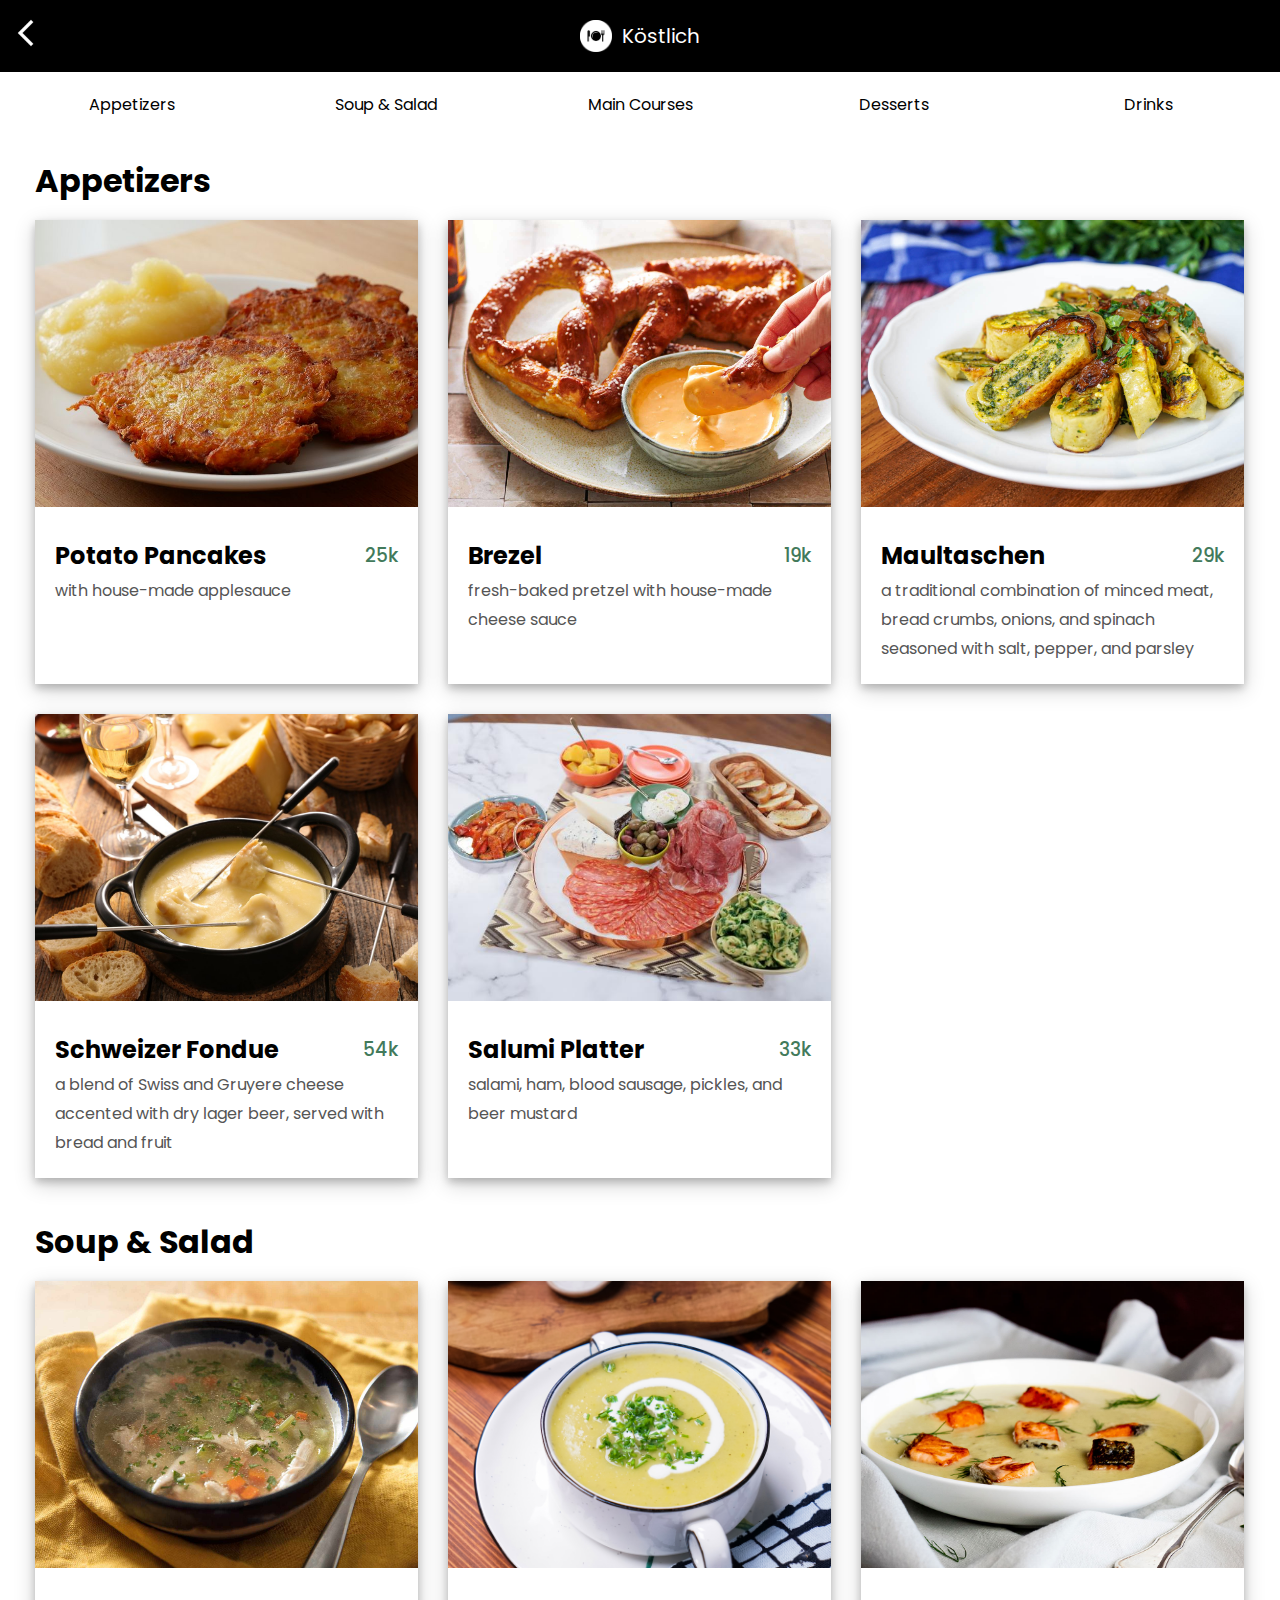
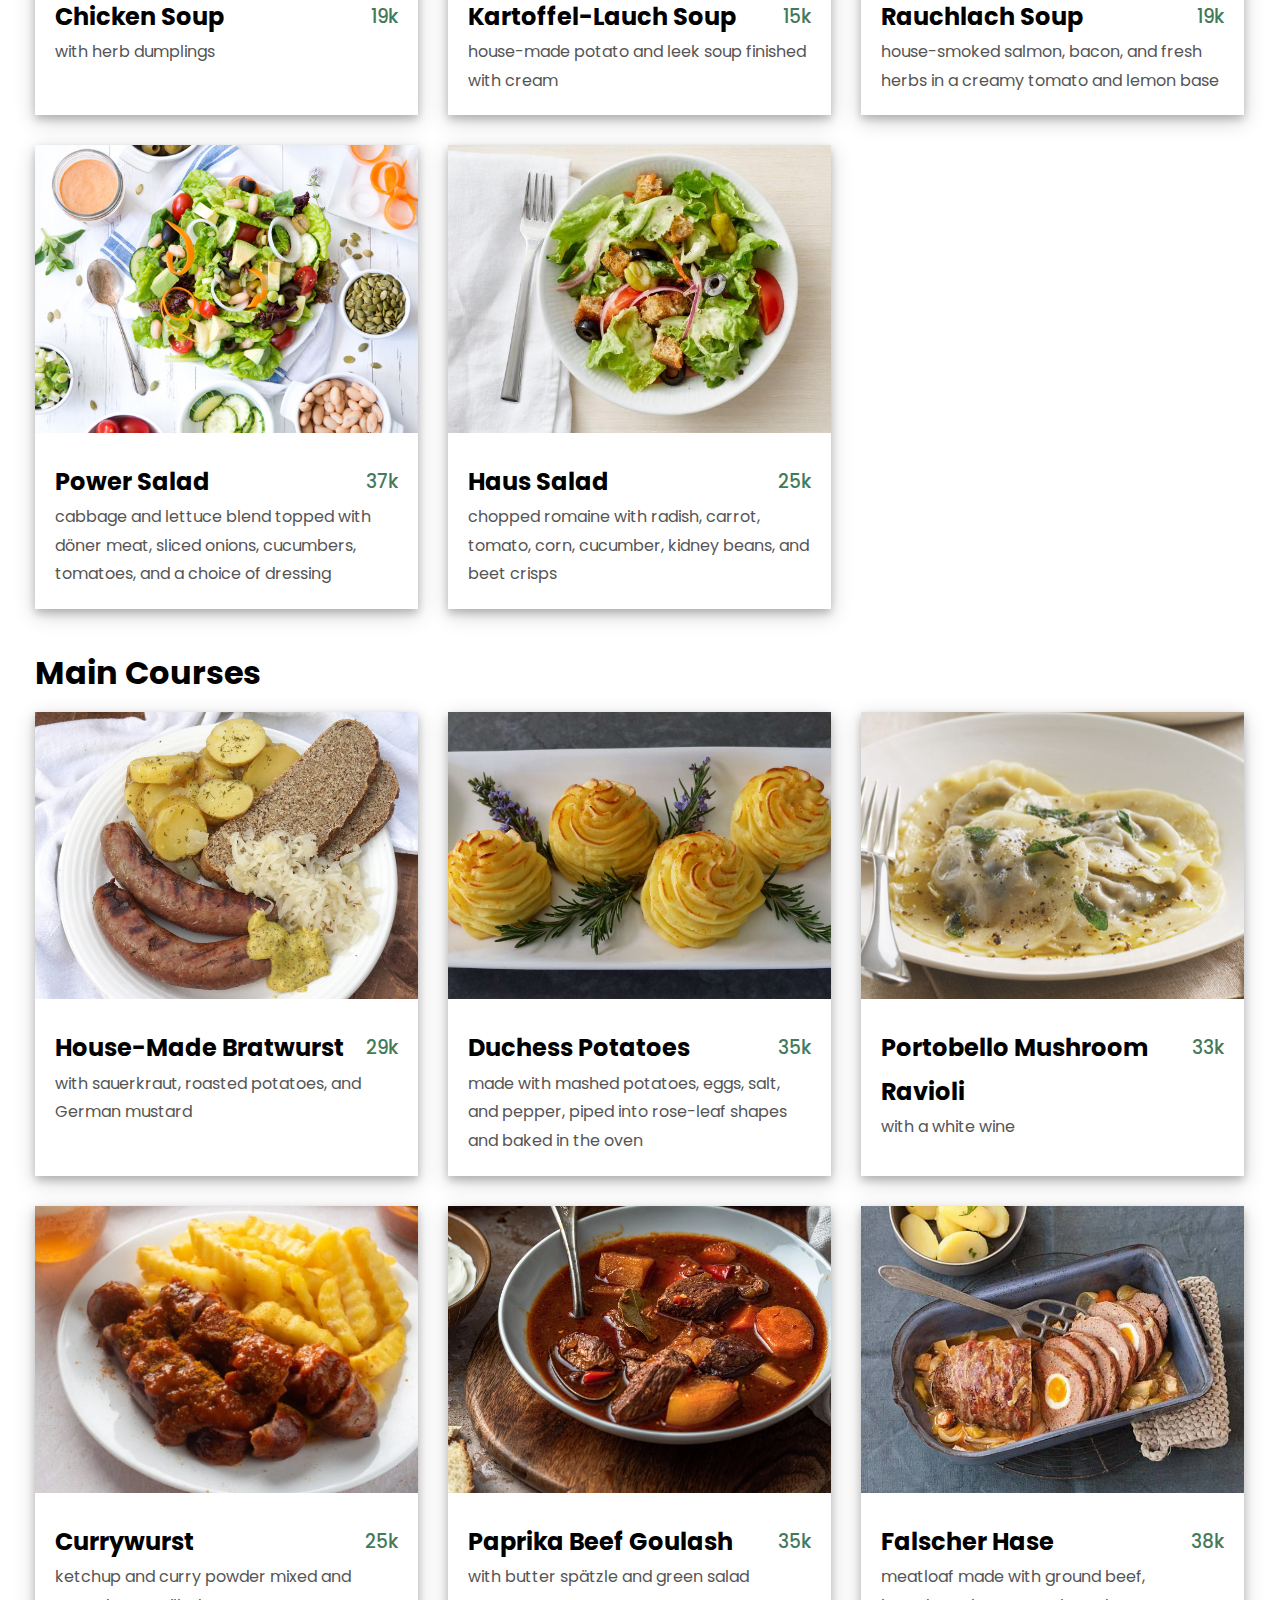
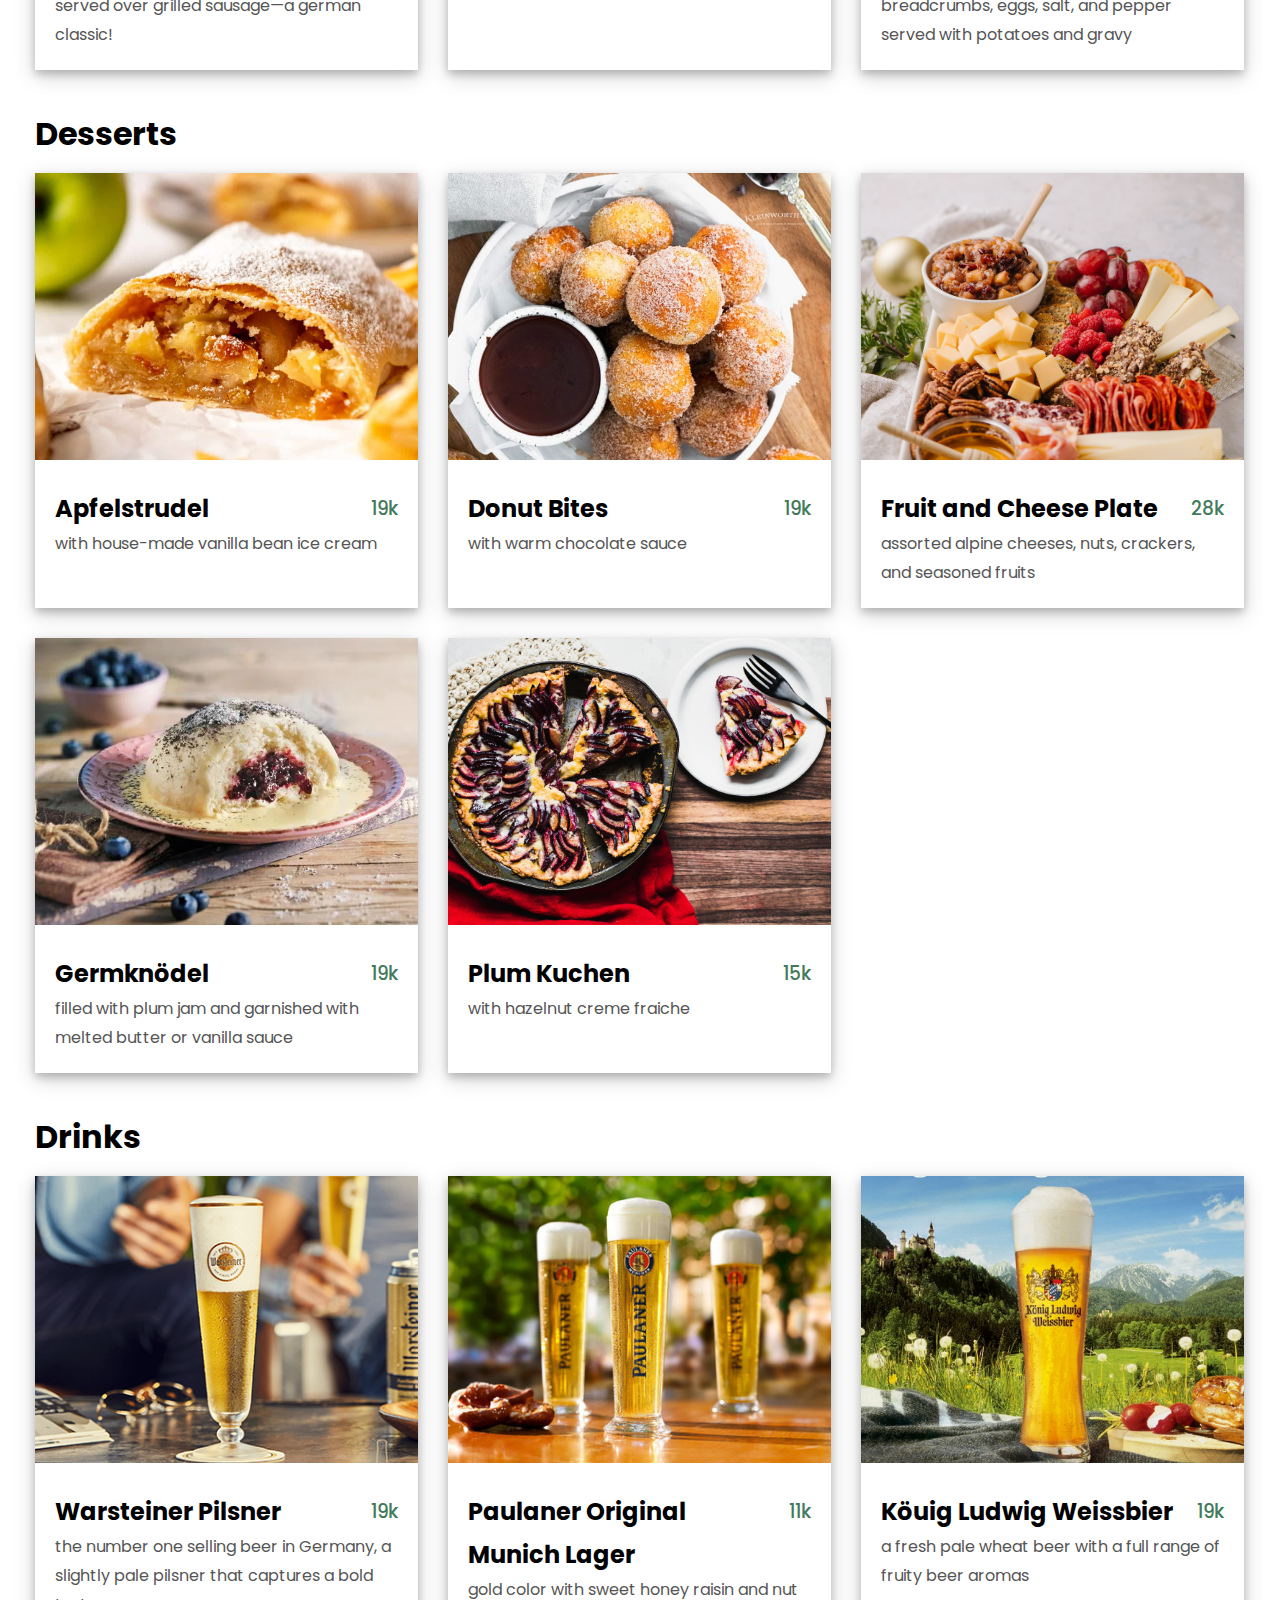
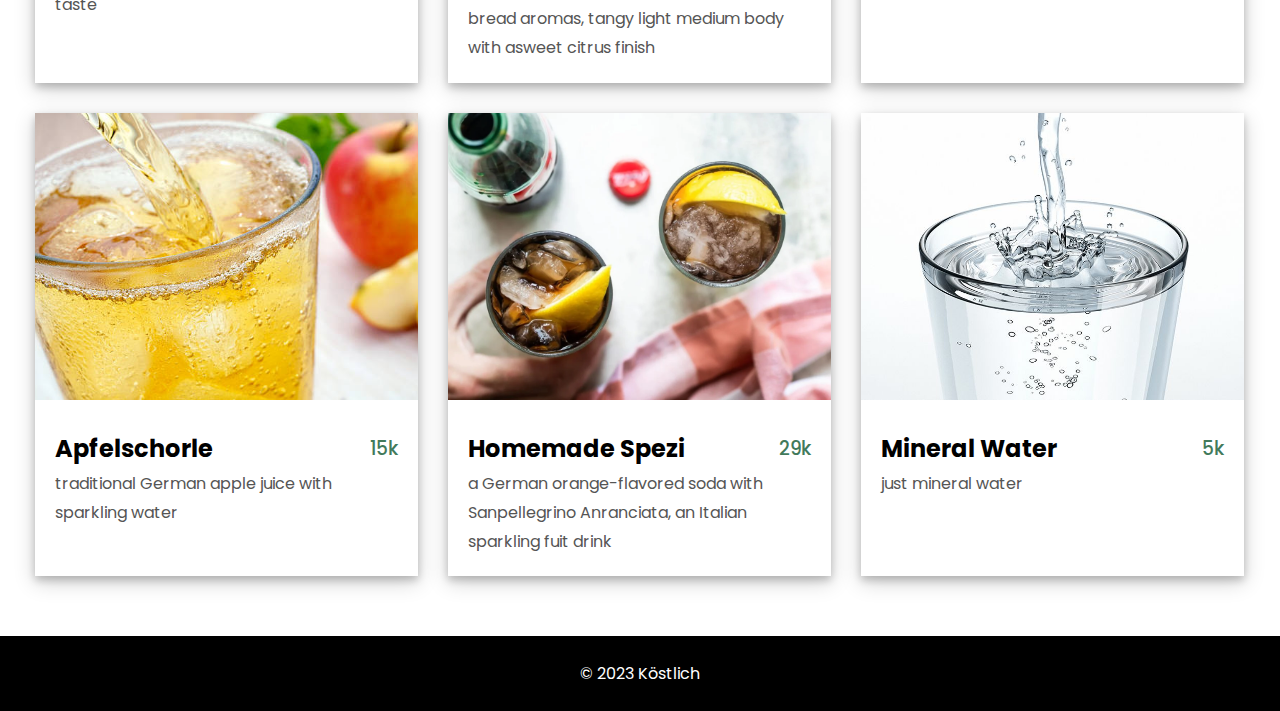
==== menu.html @ 649717d9 "Add files via upload" ====
<!--Denisha Kyla Azzahra (123210130)-->
<!DOCTYPE html>
<html lang="en">
<head>
    <meta charset="UTF-8">
    <meta name="viewport" content="width=device-width, initial-scale=1.0">
    <link rel="shortcut icon" href="img/logo-black.ico" type="image/x-icon">
    <link rel="stylesheet" href="style.css">
    <title>Menu</title>
</head>
<body>
    <header id="header">
        <div id="title-bar">
            <a href="index.html"><img class="btn-icon" src="img/back.png"></a>
            <div class="title-container">
                <img id="logo" src="img/logo-white.png">
                <span id="title">Köstlich</span>
            </div>
            <img class="btn-ignore" src="img/circle.png">
            <img src="img/hamburger_white.png" alt="" id="navbar-icon">
        </div>
        <nav id="navbar">
            <ul class="navbar-group-close" id="navbar-group">
                <li><a class="btn-navbar" href="#appetizers">Appetizers</a></li>
                <li><a class="btn-navbar" href="#soupsalad">Soup & Salad</a></li>
                <li><a class="btn-navbar" href="#maincourses">Main Courses</a></li>
                <li><a class="btn-navbar" href="#desserts">Desserts</a></li>
                <li><a class="btn-navbar" href="#drinks">Drinks</a></li>
            </ul>
        </nav>
    </header>
    <p id="check"></p>
    <div class="menu">
        <h1 id="appetizers">Appetizers</h1>
        <div class="menu-grid">
            <div class="menu-item">
                <img class="menu-pic" src="img/potato pancakes.jpg">
                <div class="menu-info">
                    <div>
                        <h2 class="menu-name">Potato Pancakes</h2>
                        <h3 class="menu-price">25k</h3>
                    </div>
                    <p class="menu-desc">with house-made applesauce</p>
                </div>
            </div>
            <div class="menu-item">
                <img class="menu-pic" src="img/brezel.jpeg">
                <div class="menu-info">
                    <div>
                        <h2 class="menu-name">Brezel</h2>
                        <h3 class="menu-price">19k</h3>
                    </div>
                    <p class="menu-desc">fresh-baked pretzel with house-made cheese sauce</p>
                </div>
            </div>
            <div class="menu-item">
                <img class="menu-pic" src="img/maultaschen.jpg">
                <div class="menu-info">
                    <div>
                        <h2 class="menu-name">Maultaschen</h2>
                        <h3 class="menu-price">29k</h3>
                    </div>
                    <p class="menu-desc">a traditional combination of minced meat, bread crumbs, onions, and spinach seasoned with salt, pepper, and parsley</p>
                </div>
            </div>
            <div class="menu-item">
                <img class="menu-pic" src="img/schweizer fondue.jpg">
                <div class="menu-info">
                    <div>
                        <h2 class="menu-name">Schweizer Fondue</h2>
                        <h3 class="menu-price">54k</h3>
                    </div>
                    <p class="menu-desc">a blend of Swiss and Gruyere cheese accented with dry lager beer, served with bread and fruit</p>
                </div>
            </div>
            <div class="menu-item">
                <img class="menu-pic" src="img/salumi platter.jpeg">
                <div class="menu-info">
                    <div>
                        <h2 class="menu-name">Salumi Platter</h2>
                        <h3 class="menu-price">33k</h3>
                    </div>
                    <p class="menu-desc">salami, ham, blood sausage, pickles, and beer mustard</p>
                </div>
            </div>
        </div><br>
        <h1 id="soupsalad">Soup & Salad</h1>
        <div class="menu-grid">
            <div class="menu-item">
                <img class="menu-pic" src="img/chicken soup.jpg">
                <div class="menu-info">
                    <div>
                        <h2 class="menu-name">Chicken Soup</h2>
                        <h3 class="menu-price">19k</h3>
                    </div>
                    <p class="menu-desc">with herb dumplings</p>
                </div>
            </div>
            <div class="menu-item">
                <img class="menu-pic" src="img/kartoffel-lauch soup.jpg">
                <div class="menu-info">
                    <div>
                        <h2 class="menu-name">Kartoffel-Lauch Soup</h2>
                        <h3 class="menu-price">15k</h3>
                    </div>
                    <p class="menu-desc">house-made potato and leek soup finished with cream</p>
                </div>
            </div>
            <div class="menu-item">
                <img class="menu-pic" src="img/rauchlach soup.jpg">
                <div class="menu-info">
                    <div>
                        <h2 class="menu-name">Rauchlach Soup</h2>
                        <h3 class="menu-price">19k</h3>
                    </div>
                    <p class="menu-desc">house-smoked salmon, bacon, and fresh herbs in a creamy tomato and lemon base</p>
                </div>
            </div>
            <div class="menu-item">
                <img class="menu-pic" src="img/power salad.jpg">
                <div class="menu-info">
                    <div>
                        <h2 class="menu-name">Power Salad</h2>
                        <h3 class="menu-price">37k</h3>
                    </div>
                    <p class="menu-desc">cabbage and lettuce blend topped with döner meat, sliced onions, cucumbers, tomatoes, and a choice of dressing</p>
                </div>
            </div>
            <div class="menu-item">
                <img class="menu-pic" src="img/haus salad.jpeg">
                <div class="menu-info">
                    <div>
                        <h2 class="menu-name">Haus Salad</h2>
                        <h3 class="menu-price">25k</h3>
                    </div>
                    <p class="menu-desc">chopped romaine with radish, carrot, tomato, corn, cucumber, kidney beans, and beet crisps</p>
                </div>
            </div>
        </div><br>
        <h1 id="maincourses">Main Courses</h1>
        <div class="menu-grid">
            <div class="menu-item">
                <img class="menu-pic" src="img/home-made bratwurst.jpg">
                <div class="menu-info">
                    <div>
                        <h2 class="menu-name">House-Made Bratwurst</h2>
                        <h3 class="menu-price">29k</h3>
                    </div>
                    <p class="menu-desc">with sauerkraut, roasted potatoes, and German mustard</p>
                </div>
            </div>
            <div class="menu-item">
                <img class="menu-pic" src="img/duchess potatoes.jpg">
                <div class="menu-info">
                    <div>
                        <h2 class="menu-name">Duchess Potatoes</h2>
                        <h3 class="menu-price">35k</h3>
                    </div>
                    <p class="menu-desc">made with mashed potatoes, eggs, salt, and pepper, piped into rose-leaf shapes and baked in the oven</p>
                </div>
            </div>
            <div class="menu-item">
                <img class="menu-pic" src="img/portobello mushroom ravioli.webp">
                <div class="menu-info">
                    <div>
                        <h2 class="menu-name">Portobello Mushroom Ravioli</h2>
                        <h3 class="menu-price">33k</h3>
                    </div>
                    <p class="menu-desc">with a white wine </p>
                </div>
            </div>
            <div class="menu-item">
                <img class="menu-pic" src="img/currywurst.webp">
                <div class="menu-info">
                    <div>
                        <h2 class="menu-name">Currywurst</h2>
                        <h3 class="menu-price">25k</h3>
                    </div>
                    <p class="menu-desc">ketchup and curry powder mixed and served over grilled sausage—a german classic!</p>
                </div>
            </div>
            <div class="menu-item">
                <img class="menu-pic" src="img/paprika beef goulash.webp">
                <div class="menu-info">
                    <div>
                        <h2 class="menu-name">Paprika Beef Goulash</h2>
                        <h3 class="menu-price">35k</h3>
                    </div>
                    <p class="menu-desc">with butter spätzle and green salad</p>
                </div>
            </div>
            <div class="menu-item">
                <img class="menu-pic" src="img/falscher hase.jpg">
                <div class="menu-info">
                    <div>
                        <h2 class="menu-name">Falscher Hase</h2>
                        <h3 class="menu-price">38k</h3>
                    </div>
                    <p class="menu-desc">meatloaf made with ground beef, breadcrumbs, eggs, salt, and pepper served with potatoes and gravy</p>
                </div>
            </div>
        </div><br>
        <h1 id="desserts">Desserts</h1>
        <div class="menu-grid">
            <div class="menu-item">
                <img class="menu-pic" src="img/apfelstrudel.jpg">
                <div class="menu-info">
                    <div>
                        <h2 class="menu-name">Apfelstrudel</h2>
                        <h3 class="menu-price">19k</h3>
                    </div>
                    <p class="menu-desc">with house-made vanilla bean ice cream</p>
                </div>
            </div>
            <div class="menu-item">
                <img class="menu-pic" src="img/donut bites.jpg">
                <div class="menu-info">
                    <div>
                        <h2 class="menu-name">Donut Bites</h2>
                        <h3 class="menu-price">19k</h3>
                    </div>
                    <p class="menu-desc">with warm chocolate sauce</p>
                </div>
            </div>
            <div class="menu-item">
                <img class="menu-pic" src="img/fruit and cheese plate.jpg">
                <div class="menu-info">
                    <div>
                        <h2 class="menu-name">Fruit and Cheese Plate</h2>
                        <h3 class="menu-price">28k</h3>
                    </div>
                    <p class="menu-desc">assorted alpine cheeses, nuts, crackers, and seasoned fruits</p>
                </div>
            </div>
            <div class="menu-item">
                <img class="menu-pic" src="img/germknodel.webp">
                <div class="menu-info">
                    <div>
                        <h2 class="menu-name">Germknödel</h2>
                        <h3 class="menu-price">19k</h3>
                    </div>
                    <p class="menu-desc">filled with plum jam and garnished with melted butter or vanilla sauce</p>
                </div>
            </div>
            <div class="menu-item">
                <img class="menu-pic" src="img/plum kuchen.jpg">
                <div class="menu-info">
                    <div>
                        <h2 class="menu-name">Plum Kuchen</h2>
                        <h3 class="menu-price">15k</h3>
                    </div>
                    <p class="menu-desc">with hazelnut creme fraiche</p>
                </div>
            </div>
        </div><br>
        <h1 id="drinks">Drinks</h1>
        <div class="menu-grid">
            <div class="menu-item">
                <img class="menu-pic" src="img/warsteiner pilsner.png">
                <div class="menu-info">
                    <div>
                        <h2 class="menu-name">Warsteiner Pilsner</h2>
                        <h3 class="menu-price">19k</h3>
                    </div>
                    <p class="menu-desc">the number one selling beer in Germany, a slightly pale pilsner that captures a bold taste</p>
                </div>
            </div>
            <div class="menu-item">
                <img class="menu-pic" src="img/paulaner original munich lager.jpg">
                <div class="menu-info">
                    <div>
                        <h2 class="menu-name">Paulaner Original Munich Lager</h2>
                        <h3 class="menu-price">11k</h3>
                    </div>
                    <p class="menu-desc">gold color with sweet honey raisin and nut bread aromas, tangy light medium body with asweet citrus finish</p>
                </div>
            </div>
            <div class="menu-item">
                <img class="menu-pic" src="img/kouig ludwig weissbier.jpg">
                <div class="menu-info">
                    <div>
                        <h2 class="menu-name">Köuig Ludwig Weissbier</h2>
                        <h3 class="menu-price">19k</h3>
                    </div>
                    <p class="menu-desc">a fresh pale wheat beer with a full range of fruity beer aromas</p>
                </div>
            </div>
            <div class="menu-item">
                <img class="menu-pic" src="img/apfelschorle.jpg">
                <div class="menu-info">
                    <div>
                        <h2 class="menu-name">Apfelschorle</h2>
                        <h3 class="menu-price">15k</h3>
                    </div>
                    <p class="menu-desc">traditional German apple juice with sparkling water</p>
                </div>
            </div>
            <div class="menu-item">
                <img class="menu-pic" src="img/homemade spezi.webp">
                <div class="menu-info">
                    <div>
                        <h2 class="menu-name">Homemade Spezi</h2>
                        <h3 class="menu-price">29k</h3>
                    </div>
                    <p class="menu-desc">a German orange-flavored soda with Sanpellegrino Anranciata, an Italian sparkling fuit drink</p>
                </div>
            </div>
            <div class="menu-item">
                <img class="menu-pic" src="img/mineral water.jpg">
                <div class="menu-info">
                    <div>
                        <h2 class="menu-name">Mineral Water</h2>
                        <h3 class="menu-price">5k</h3>
                    </div>
                    <p class="menu-desc">just mineral water</p>
                </div>
            </div>
        </div>
    </div><br>
    <footer>&copy; 2023 Köstlich</footer>
    <script src="script.js"></script>
</body>
</html>
---- style.css ----
/*Denisha Kyla Azzahra (123210130)*/
@import url('https://fonts.googleapis.com/css2?family=Poppins:wght@100;200;300;400;500;600;700;800;900&family=Roboto+Condensed:wght@300;400;700&display=swap');

html{
    scroll-behavior: smooth;
}
*{
    padding:0;
    margin:0;
    font-family:'Poppins', sans-serif;
}
#center{
    color:white;
    background-image: url('img/background-darken.png');
    background-size: cover;
    margin: 0;
    min-height: 100%;
    background-repeat: no-repeat;
    background-attachment: fixed;
    background-position: center;
    background-color:#0A0908;
}
.container{
    display:flex;
    flex-direction: column;
    align-items: center;
    justify-content: center;
    text-align: center;
    row-gap: 20px;
    position:absolute;
    left:50%;
    top:50%;
    transform:translate(-50%,-50%);
}
#about .container{
    width:90%;
}
.btn-icon, .btn-ignore{
    width:32px;
}
a.btn-nextpage{
    font-size: 24px;
    display: flex;
    align-items: center;
    justify-content: center;
    column-gap: 10px;
    width:100%;
    background-color:transparent;
    padding:10px;
    border: white 2px solid;
    text-decoration: none;
    color:white;
}
#title{
    font-size: 20px;
}
#title-bar{
    background-color: black;
    color:white;
    display:flex;
    align-items: center;
    justify-content:space-between;
    padding:10px;
}
.title-container{
    display: flex;
    align-items: center;
    column-gap: 10px;
    padding:10px;
}
#navbar{
    z-index:2;
    background-color: white;
    margin:0;
    display: flex;
    text-align: center;
    padding: 0 10px;
    font-size: 16px;
    align-items: center;
    column-gap: 10px;
    justify-content: space-between;
}
.sticky {
    position: fixed;
    top: 0;
    width: 100%;
}
#logo{
    height:24pt;
}
#navbar-icon {
    display: none;
}  
nav ul{
    width:100%;
    list-style-type: none;
    margin: 0;
    display: flex;
    justify-content: center;
    align-items: center;
    column-gap: 10px;
}
ul li{
    width:100%;
    margin:0;
}
.btn-navbar{
    color: black;
    text-decoration: none;
    display: block;
    text-align: center;
    padding: 20px;
}
  
.btn-navbar:hover{
    background-color: black;
    color: white;
}
.link{
    text-decoration: none;
    color:black;
}
footer{
    display:flex;
    background-color: black;
    color:white;
    height:75px;
    justify-content: center;
    align-items: center;
}
footer.fixed-btm{
    position:fixed;
    bottom:0;
    width:100%;
}
div.menu{
    margin:10px;
    padding:10px;
}
.menu h1{
    margin-left:15px;
}
.menu .menu-grid{
    display: grid;
    grid-template-columns:33.3% 33.3% 33.3%;
    /*row-gap: 50px;
    column-gap: 50px;*/
}
.menu-grid .menu-item{
    display:block;
    margin:15px;
    /*width:inherit;*/
    box-shadow: 0 4px 8px 0 rgba(0, 0, 0, 0.2), 0 6px 20px 0 rgba(0, 0, 0, 0.19);
}
.menu-item:hover{
    transform:scale(1.02);
    position:relative;
    z-index: 0;
}
.menu-pic{
    width:100%;
    aspect-ratio:4/3;
    object-fit: cover;
}
.menu-info{
    margin:20px;
    line-height:1.8;
}
.menu-info div{
    display:flex;
    column-gap: 10px;
    justify-content: space-between;

}
.menu-desc{
    color:#555555;
}
.menu-price{
    margin-top:5px;
    color:#427A5B;
    font-weight:500;
    bottom:0%;
}
@media only screen and (max-width: 768px) {
    #header{
        position:fixed;
        top:0;
        width:100%;
        z-index:2;
    }
	#title{
        font-size: 20px;
    }
    
    .header-text{
        font-size: 10px;
    }
    a.btn-nextpage{
        font-size: 20px;
    }
    .btn-icon{
        width: 20px;
    }
    .btn-ignore{
        display:none!important;
    }
    footer{
        font-size: 20px;
    }
    nav ul{
        display: flex;
        flex-direction: column;
        align-items: center;
    }
    nav ul li a{
        font-size: 14px;
    }
    #title-bar{
        justify-content: space-between;
    }
    #navbar-icon {
        height:20px;
        display: block;
        margin: 10px;
        padding:5px;
        border:white 1.5px solid;
        border-radius:10px;
    }
      
    .navbar-group-close {
        display: none!important;
    }
    .menu .menu-grid{
        display: flex;
        flex-direction: column;
        /*row-gap: 50px;
        column-gap: 50px;*/
    }
    .menu-grid .menu-item{
        display:block;
        margin:15px;
        /*width:inherit;*/
        box-shadow: 0 4px 8px 0 rgba(0, 0, 0, 0.2), 0 6px 20px 0 rgba(0, 0, 0, 0.19);
    }
    .menu-item:hover{
        transform:none;
        position:relative;
        z-index:0;
    }
    .menu-pic{
        width:100%;
        aspect-ratio:4/3;
        object-fit: cover;
    }
    .menu-info{
        margin:20px;
        line-height:1.8;
    }
    .menu-info div{
        display:flex;
        column-gap: 10px;
        justify-content: space-between;
    
    }
    h1{
        font-size:24px!important;
    }
    h2{
        font-size:20px!important;
    }
    h3{
        font-size:18px!important;
    }
    p, footer{
        font-size:14px!important;
    }
}
@media only screen and (min-width: 769px) and (max-width: 1023px) {
    .menu .menu-grid{
        display: grid;
        grid-template-columns:50% 50%;
    }
}
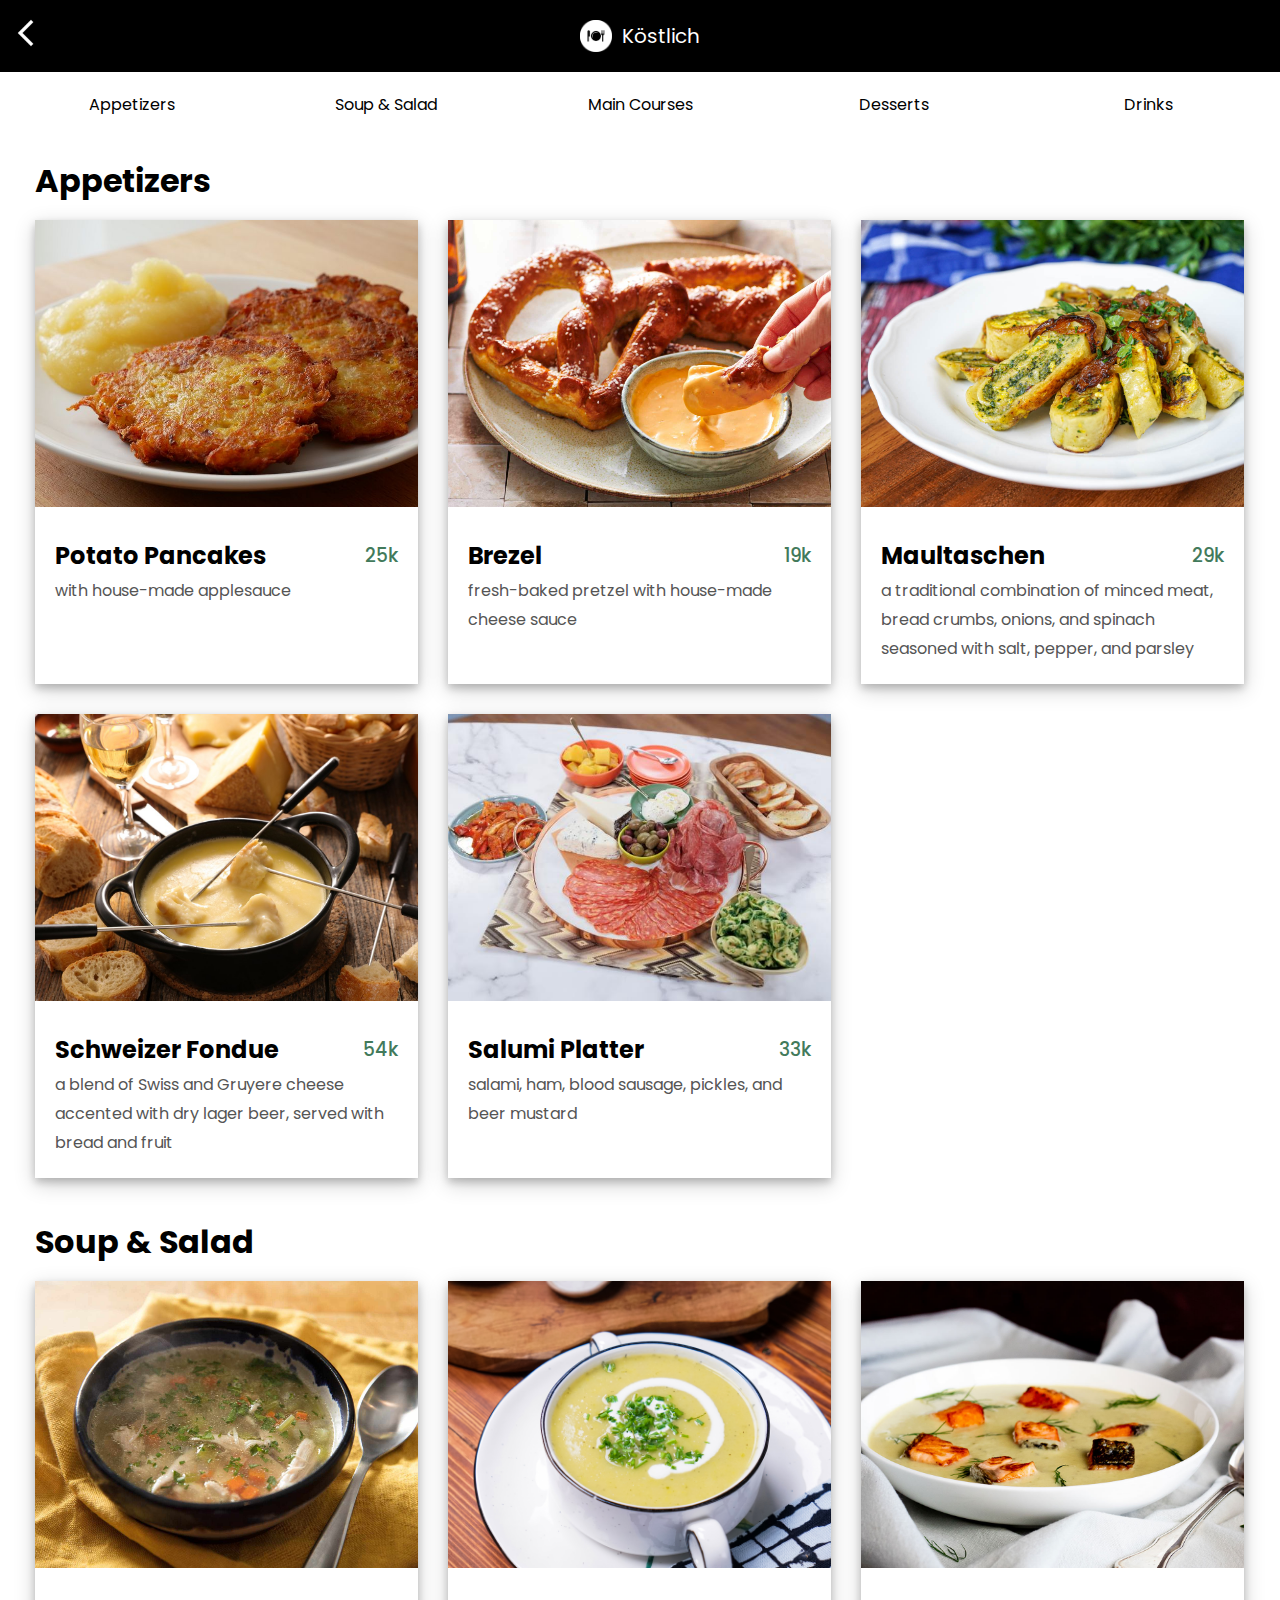
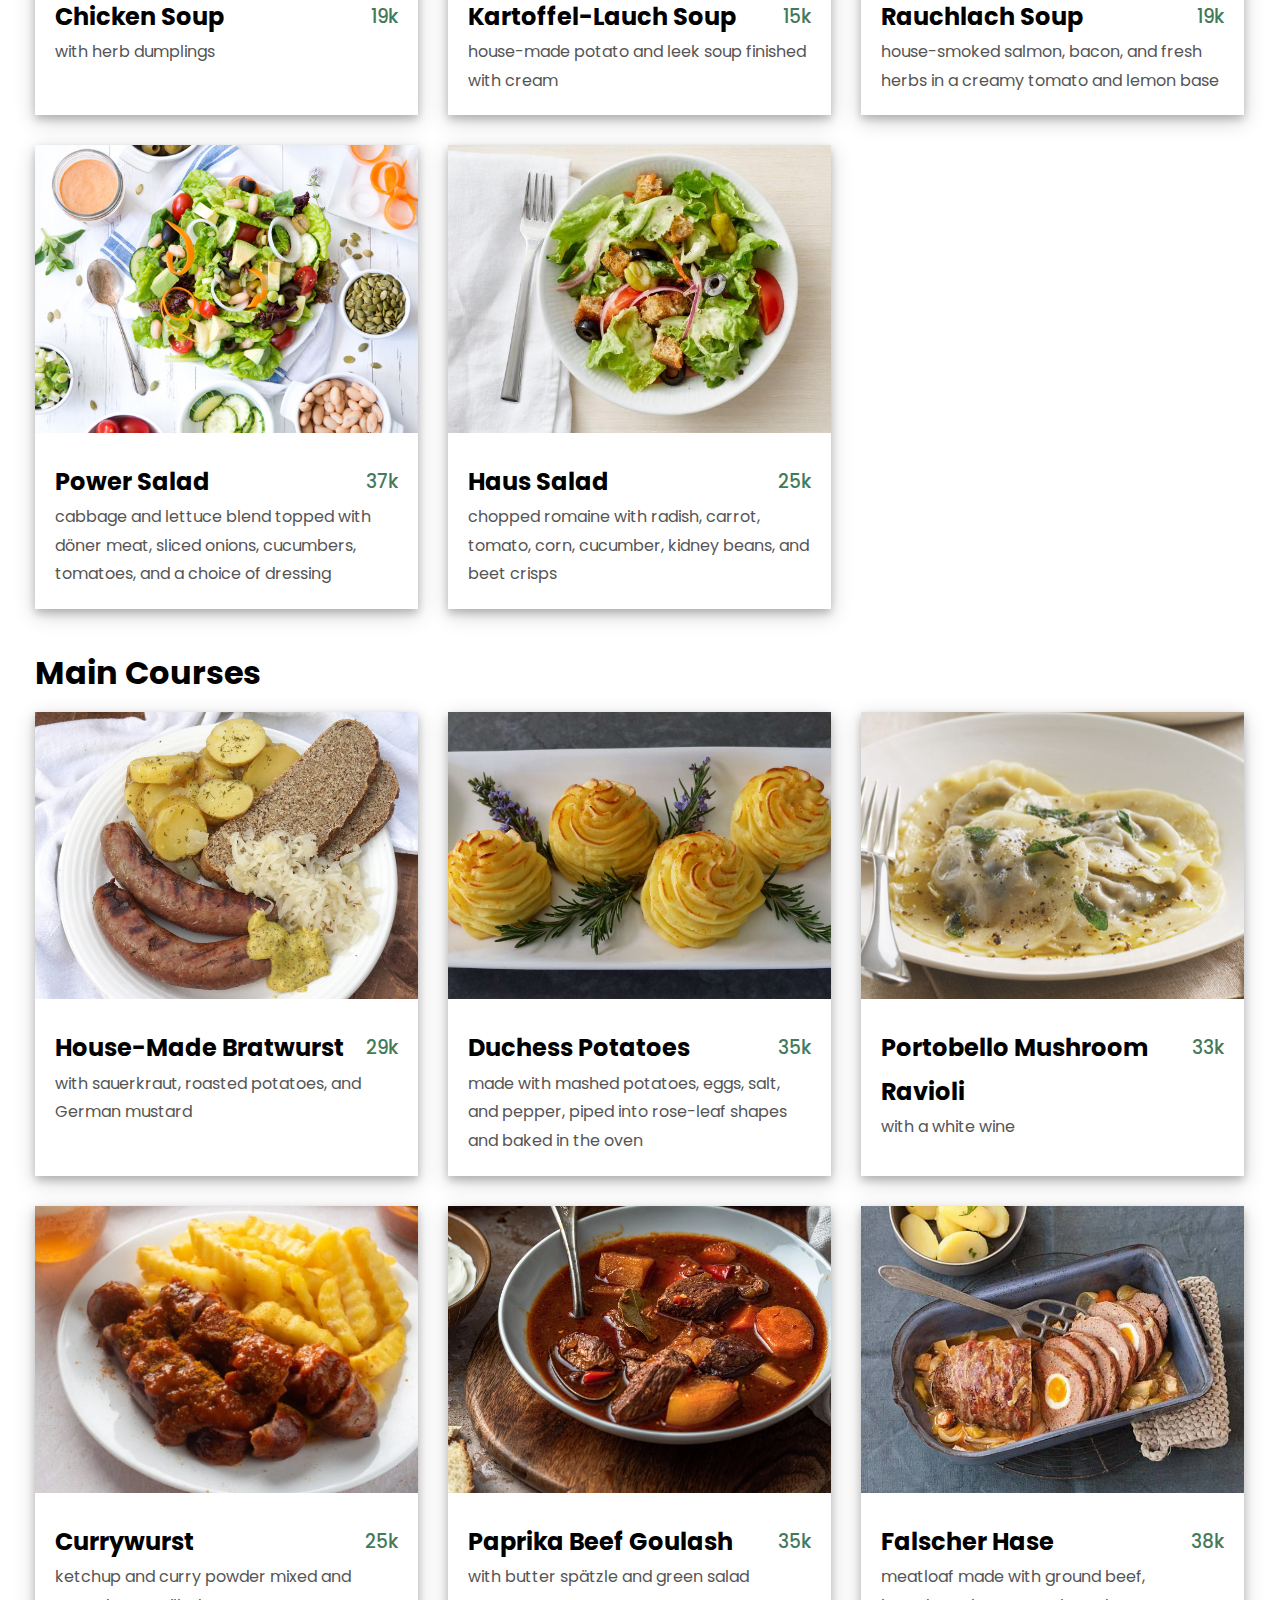
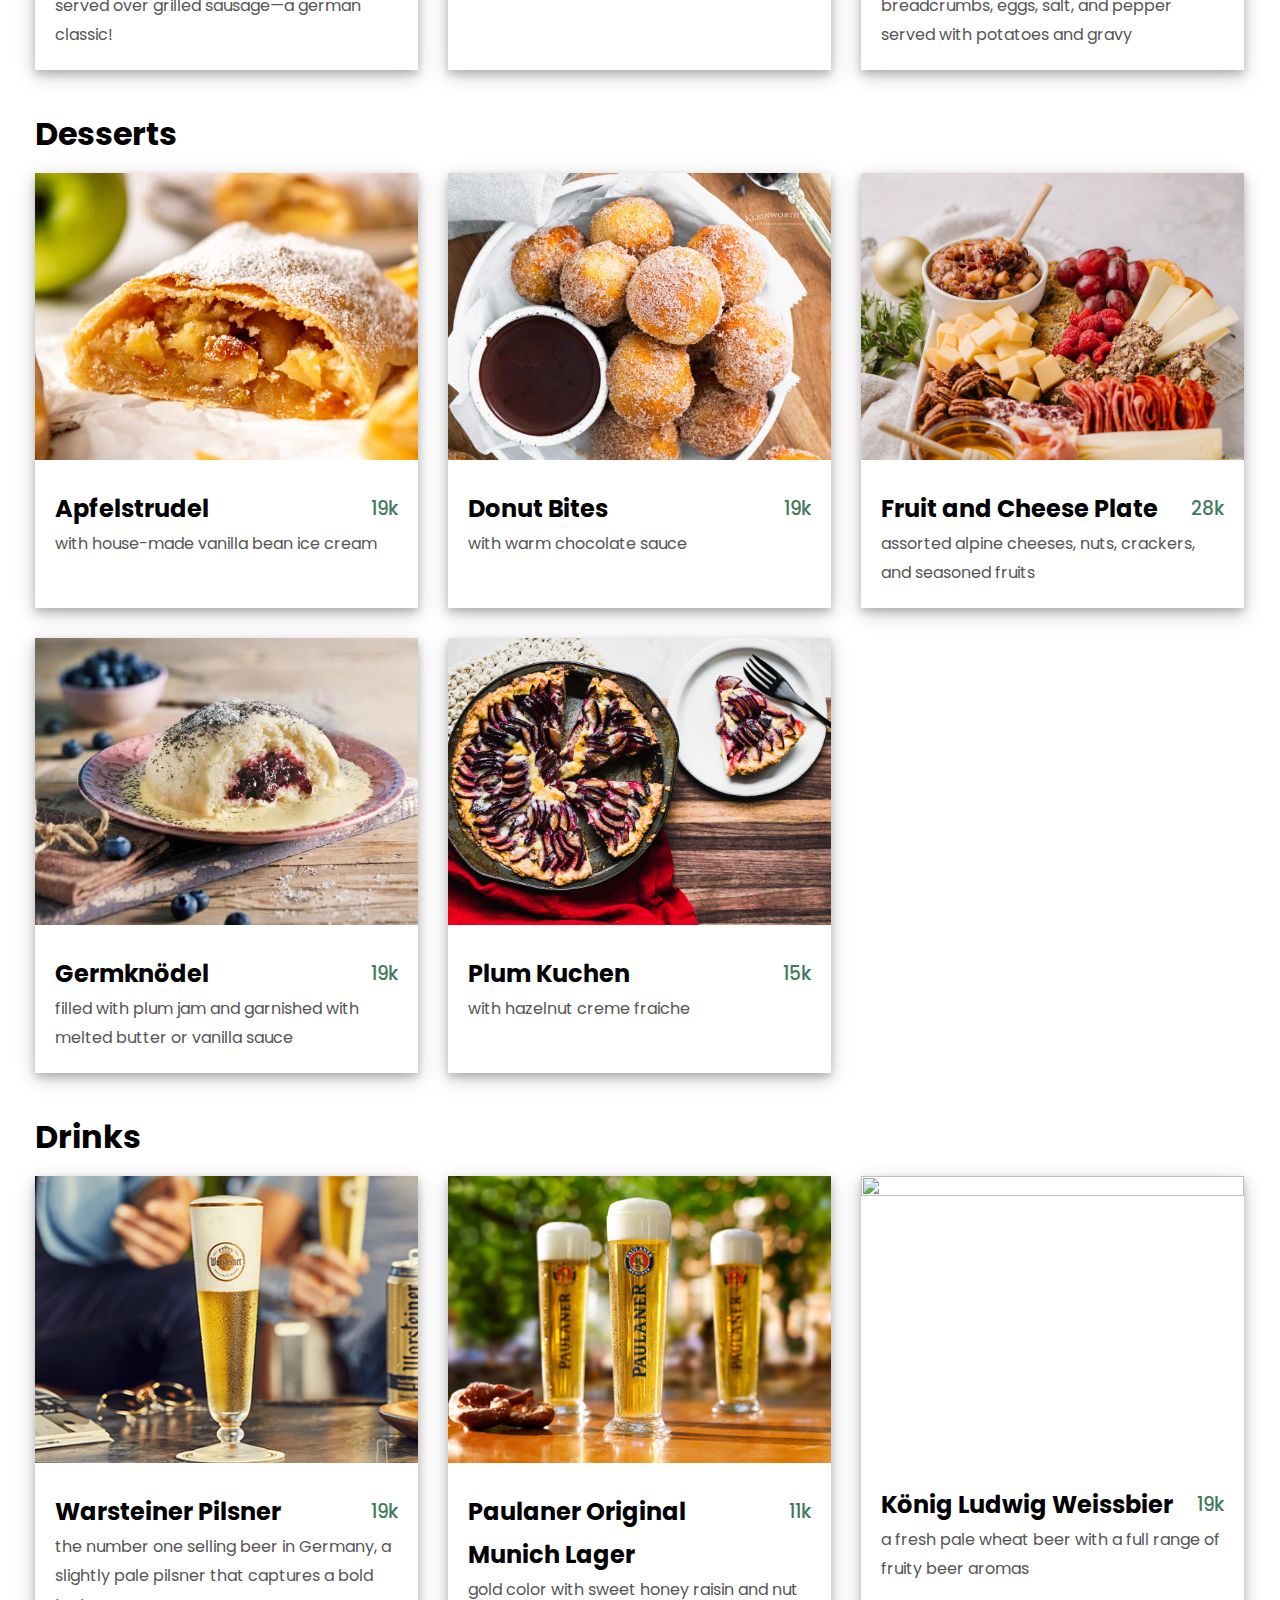
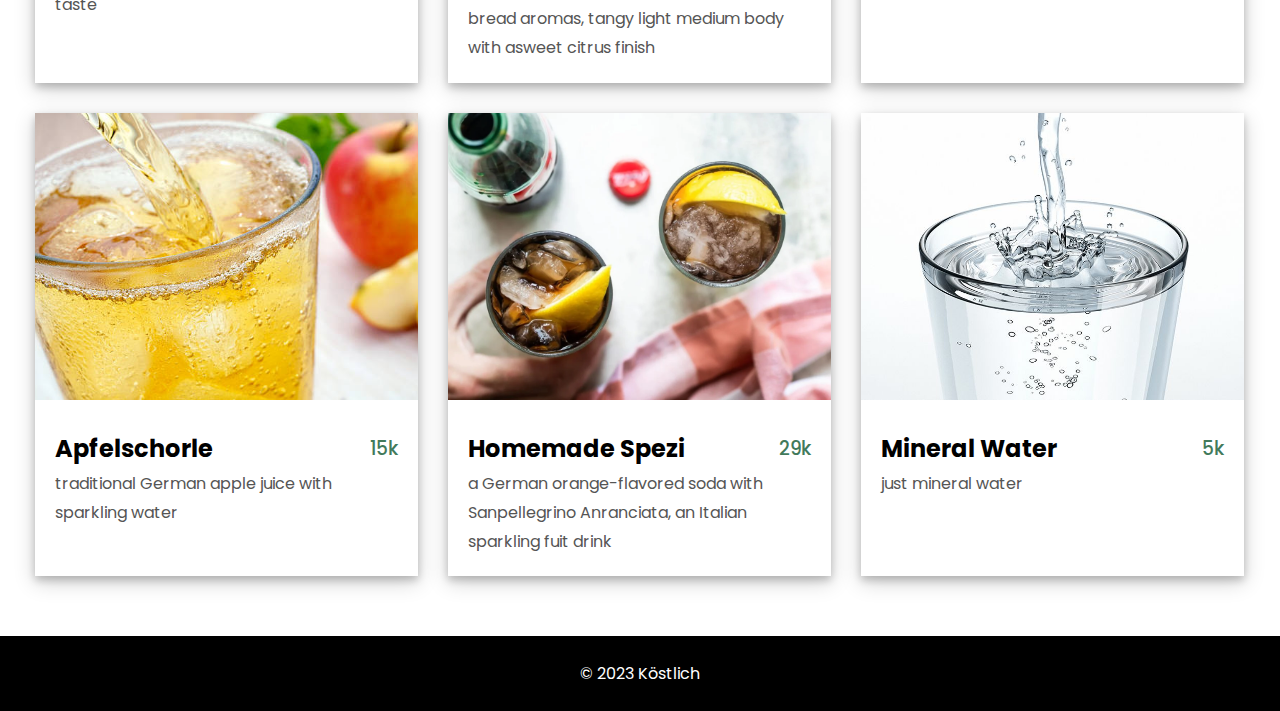
==== commit ea41fac9: "Update menu name.html" ====
--- a/menu.html
+++ b/menu.html
@@ -276,10 +276,10 @@
                 </div>
             </div>
             <div class="menu-item">
-                <img class="menu-pic" src="img/kouig ludwig weissbier.jpg">
-                <div class="menu-info">
-                    <div>
-                        <h2 class="menu-name">Köuig Ludwig Weissbier</h2>
+                <img class="menu-pic" src="img/konig ludwig weissbier.jpg">
+                <div class="menu-info">
+                    <div>
+                        <h2 class="menu-name">König Ludwig Weissbier</h2>
                         <h3 class="menu-price">19k</h3>
                     </div>
                     <p class="menu-desc">a fresh pale wheat beer with a full range of fruity beer aromas</p>
@@ -320,4 +320,4 @@
     <footer>&copy; 2023 Köstlich</footer>
     <script src="script.js"></script>
 </body>
-</html>+</html>
--- a/style.css
+++ b/style.css
@@ -8,6 +8,9 @@
     padding:0;
     margin:0;
     font-family:'Poppins', sans-serif;
+}
+body{
+    background-color: white;
 }
 #center{
     color:white;
@@ -32,6 +35,9 @@
     top:50%;
     transform:translate(-50%,-50%);
 }
+.btn-nextpage:hover{
+    transform:scale(1.02);
+}
 #about .container{
     width:90%;
 }
@@ -143,13 +149,10 @@
 .menu .menu-grid{
     display: grid;
     grid-template-columns:33.3% 33.3% 33.3%;
-    /*row-gap: 50px;
-    column-gap: 50px;*/
 }
 .menu-grid .menu-item{
     display:block;
     margin:15px;
-    /*width:inherit;*/
     box-shadow: 0 4px 8px 0 rgba(0, 0, 0, 0.2), 0 6px 20px 0 rgba(0, 0, 0, 0.19);
 }
 .menu-item:hover{
@@ -233,13 +236,10 @@
     .menu .menu-grid{
         display: flex;
         flex-direction: column;
-        /*row-gap: 50px;
-        column-gap: 50px;*/
     }
     .menu-grid .menu-item{
         display:block;
         margin:15px;
-        /*width:inherit;*/
         box-shadow: 0 4px 8px 0 rgba(0, 0, 0, 0.2), 0 6px 20px 0 rgba(0, 0, 0, 0.19);
     }
     .menu-item:hover{
@@ -255,6 +255,9 @@
     .menu-info{
         margin:20px;
         line-height:1.8;
+    }
+    .menu-price{
+        margin-top:2px;
     }
     .menu-info div{
         display:flex;
